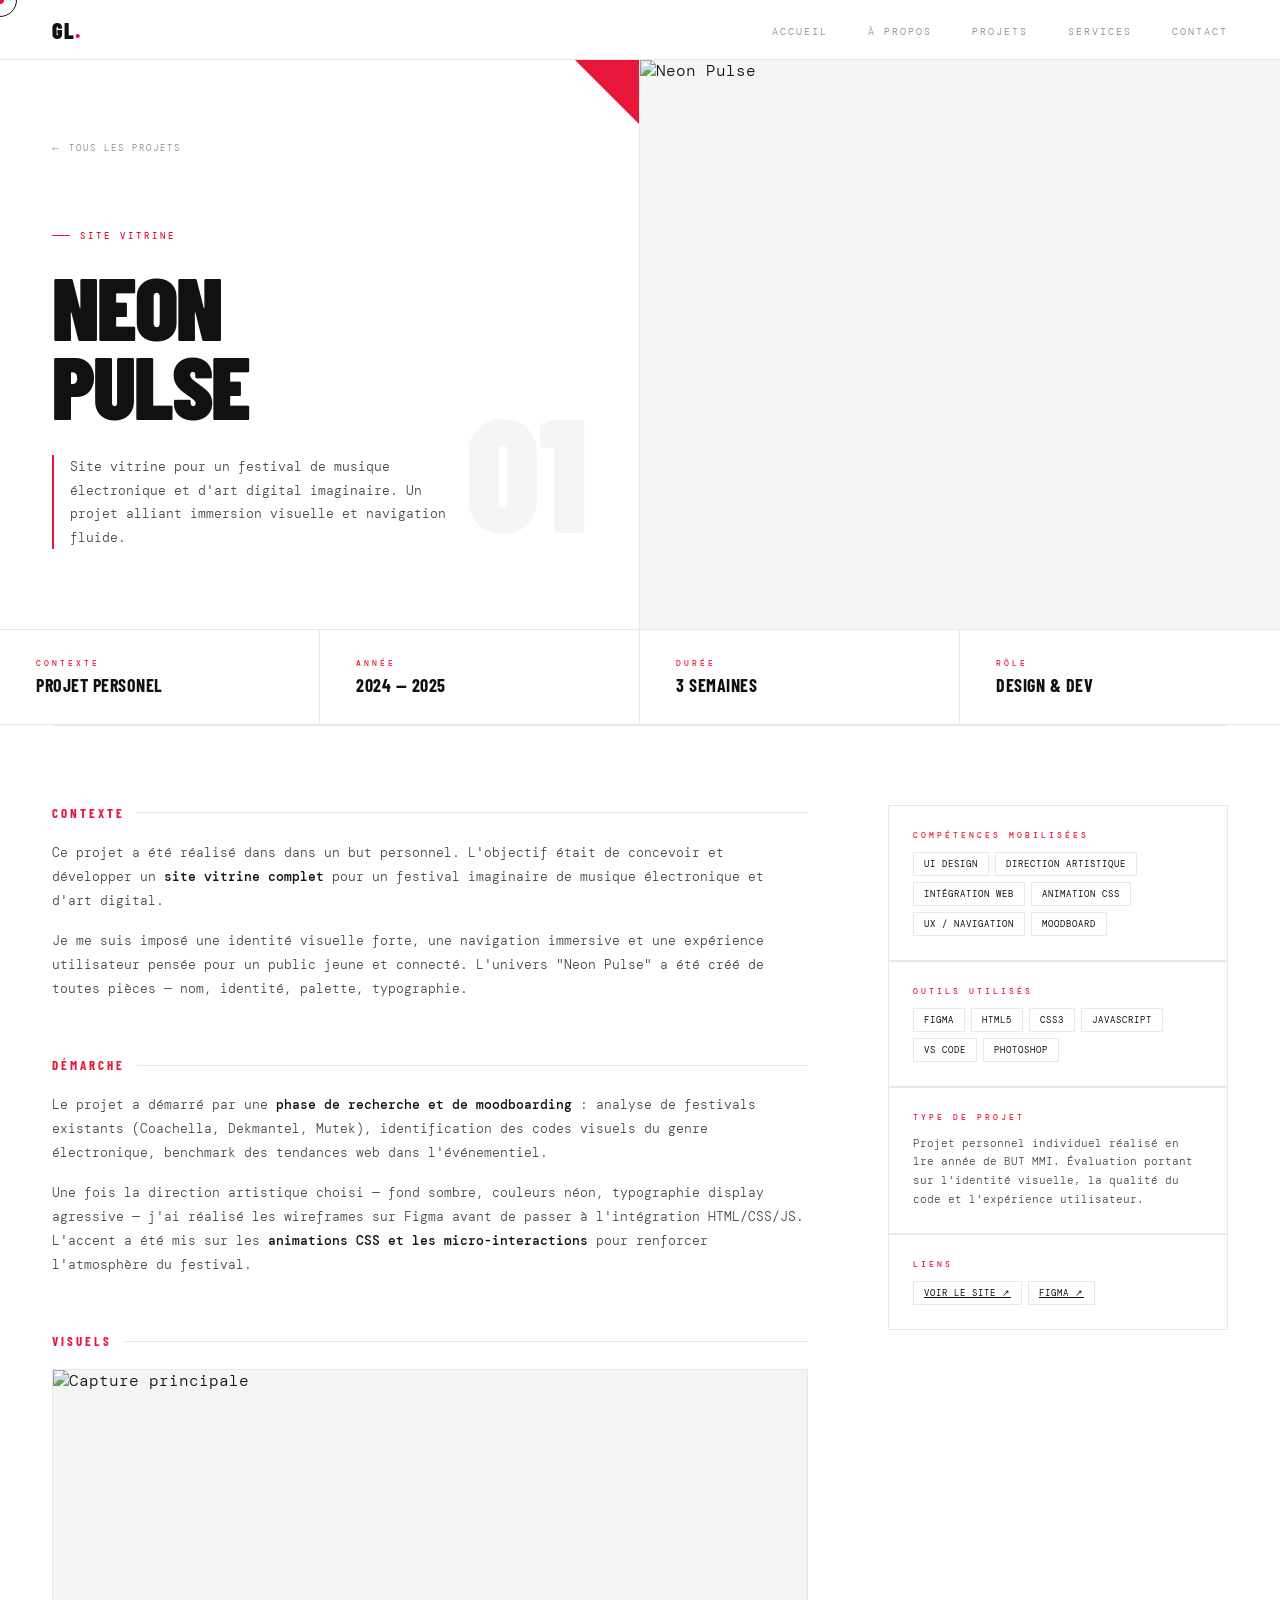
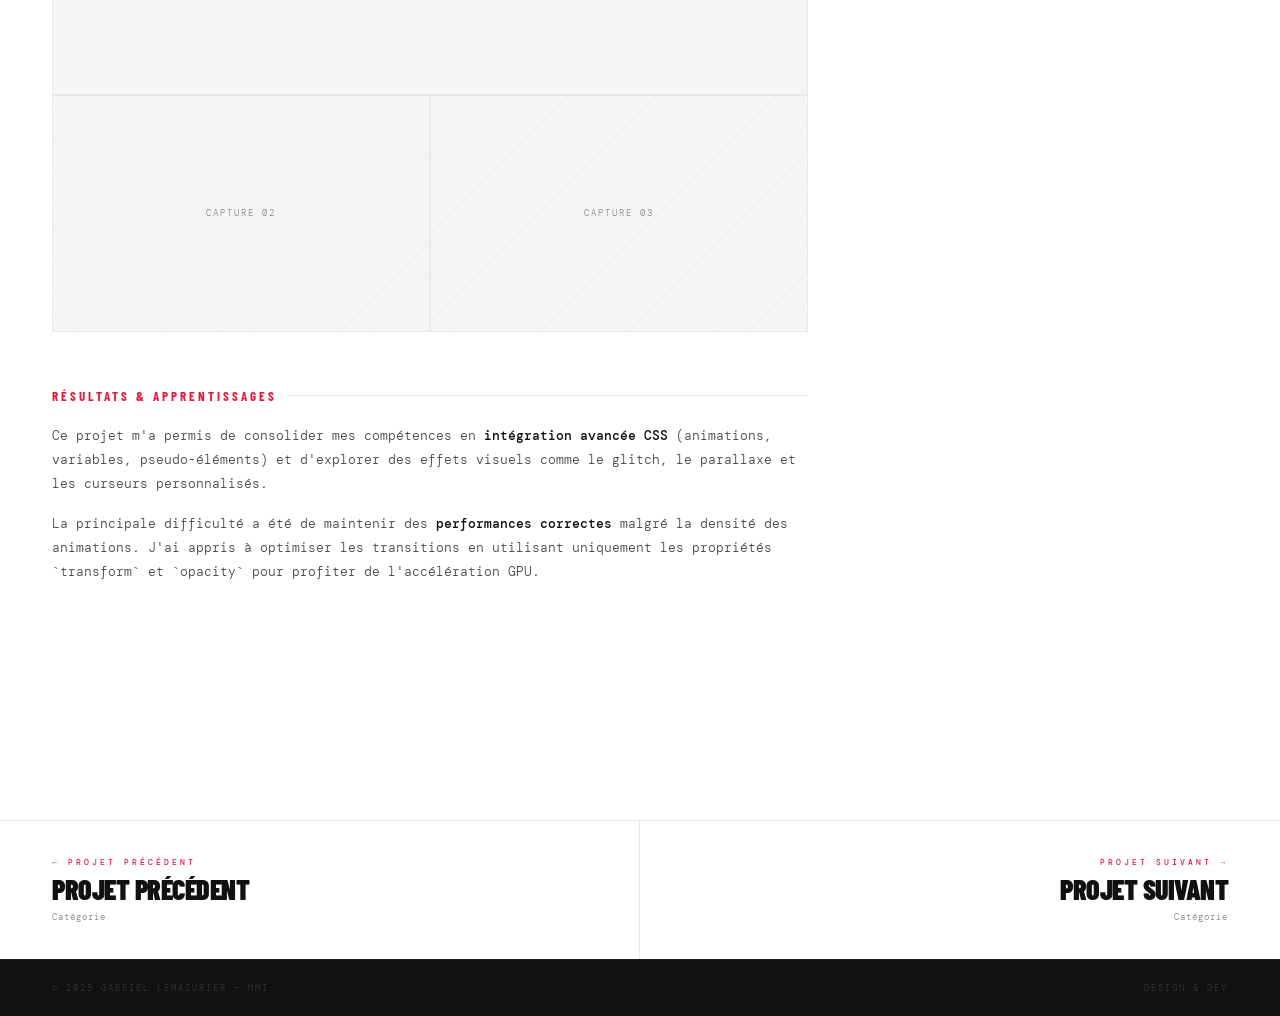
==== neonpulse.html @ 65641d37 "Add files via upload" ====
<!DOCTYPE html>
<html lang="fr">
<head>
  <meta charset="UTF-8">
  <meta name="viewport" content="width=device-width, initial-scale=1.0">
  <title>Neon Pulse — Gabriel Lemazurier</title>
  <link href="https://fonts.googleapis.com/css2?family=Barlow+Condensed:wght@300;400;700;900&family=DM+Mono:wght@300;400;500&display=swap" rel="stylesheet">
  <link rel="stylesheet" href="style.css">
  <style>
    /* ── PAGE PROJET SPÉCIFIQUE ───────────────────── */

    .projet-hero {
      min-height: 70vh;
      display: grid;
      grid-template-columns: 1fr 1fr;
      padding-top: 60px;
      border-bottom: 1px solid var(--ligne);
    }

    .projet-hero-gauche {
      display: flex;
      flex-direction: column;
      justify-content: flex-end;
      padding: 80px 52px;
      border-right: 1px solid var(--ligne);
      position: relative;
    }

    .projet-hero-gauche::after {
      content: '';
      position: absolute;
      top: 0; right: 0;
      width: 0; height: 0;
      border-top: 64px solid var(--rouge);
      border-left: 64px solid transparent;
    }

    .retour {
      position: absolute;
      top: 80px; left: 52px;
      font-family: 'DM Mono', monospace;
      font-size: 9px;
      letter-spacing: 2px;
      text-transform: uppercase;
      color: var(--muted);
      text-decoration: none;
      display: flex;
      align-items: center;
      gap: 8px;
      transition: color .2s;
    }
    .retour::before {
      content: '←';
      font-size: 12px;
    }
    .retour:hover { color: var(--rouge); }

    .projet-numero-hero {
      font-family: 'Barlow Condensed', sans-serif;
      font-size: 160px;
      font-weight: 900;
      color: rgba(0,0,0,0.04);
      line-height: 1;
      position: absolute;
      bottom: 80px; right: 52px;
      pointer-events: none;
      user-select: none;
    }

    .projet-hero-tag {
      font-family: 'DM Mono', monospace;
      font-size: 9px;
      letter-spacing: 3px;
      color: var(--rouge);
      text-transform: uppercase;
      font-weight: 500;
      margin-bottom: 24px;
      display: flex;
      align-items: center;
      gap: 10px;
    }
    .projet-hero-tag::before {
      content: '';
      display: block;
      width: 18px; height: 1px;
      background: var(--rouge);
    }

    .projet-hero-titre {
      font-family: 'Barlow Condensed', sans-serif;
      font-size: clamp(56px, 7vw, 100px);
      font-weight: 900;
      line-height: 0.88;
      text-transform: uppercase;
      letter-spacing: -2px;
      margin-bottom: 32px;
      animation: slideUp .9s cubic-bezier(.16,1,.3,1) both;
    }

    .projet-hero-intro {
      font-family: 'DM Mono', monospace;
      font-size: 13px;
      line-height: 1.8;
      color: var(--texte);
      font-weight: 300;
      max-width: 400px;
      border-left: 2px solid var(--rouge);
      padding-left: 16px;
      animation: fadeUp .9s .2s both;
    }

    /* Panneau droit — image pleine */
    .projet-hero-droite {
      position: relative;
      overflow: hidden;
      background: var(--gris);
    }

    .projet-hero-droite img {
      width: 100%; height: 100%;
      object-fit: cover;
      object-position: top;
      display: block;
      filter: grayscale(8%);
      transition: transform 8s ease;
    }

    .projet-hero-droite:hover img { transform: scale(1.03); }

    /* Placeholder si pas d'image */
    .projet-hero-droite .placeholder {
      position: absolute;
      inset: 0;
      display: flex;
      align-items: center;
      justify-content: center;
      background: repeating-linear-gradient(
        -45deg,
        transparent, transparent 28px,
        rgba(0,0,0,0.025) 28px, rgba(0,0,0,0.025) 29px
      );
    }
    .projet-hero-droite .placeholder span {
      font-family: 'Barlow Condensed', sans-serif;
      font-size: 18vw;
      font-weight: 900;
      color: transparent;
      -webkit-text-stroke: 1px rgba(0,0,0,0.07);
      text-transform: uppercase;
      user-select: none;
    }

    /* ── BARRE MÉTA ───────────────────────────────── */
    .projet-meta-barre {
      display: grid;
      grid-template-columns: repeat(4, 1fr);
      border-bottom: 1px solid var(--ligne);
      max-width: 100%;
    }

    .meta-item {
      padding: 28px 36px;
      border-right: 1px solid var(--ligne);
    }
    .meta-item:last-child { border-right: none; }

    .meta-label {
      font-family: 'DM Mono', monospace;
      font-size: 8px;
      letter-spacing: 3px;
      color: var(--rouge);
      text-transform: uppercase;
      font-weight: 500;
      margin-bottom: 8px;
    }

    .meta-valeur {
      font-family: 'Barlow Condensed', sans-serif;
      font-size: 18px;
      font-weight: 700;
      color: var(--noir);
      text-transform: uppercase;
      letter-spacing: 0.5px;
      line-height: 1.1;
    }

    /* ── CONTENU PROJET ───────────────────────────── */
    .projet-contenu {
      max-width: 1400px;
      margin: 0 auto;
      padding: 0 52px 100px;
    }

    /* Grille 2 colonnes : texte + aside */
    .projet-layout {
      display: grid;
      grid-template-columns: 1fr 340px;
      gap: 80px;
      padding-top: 80px;
      align-items: start;
      position: relative;
    }

    .projet-layout::before {
      content: '';
      position: absolute;
      top: 0; left: 0; right: 0;
      height: 1px;
      background: var(--ligne);
    }

    /* ── BLOCS TEXTE ──────────────────────────────── */
    .bloc {
      margin-bottom: 56px;
    }

    .bloc-titre {
      font-family: 'Barlow Condensed', sans-serif;
      font-size: 13px;
      font-weight: 700;
      text-transform: uppercase;
      letter-spacing: 3px;
      color: var(--rouge);
      margin-bottom: 20px;
      display: flex;
      align-items: center;
      gap: 12px;
    }
    .bloc-titre::after {
      content: '';
      flex: 1;
      height: 1px;
      background: var(--ligne);
    }

    .bloc-texte {
      font-family: 'DM Mono', monospace;
      font-size: 13px;
      line-height: 1.85;
      color: var(--texte);
      font-weight: 300;
    }
    .bloc-texte p { margin-bottom: 16px; }
    .bloc-texte p:last-child { margin-bottom: 0; }
    .bloc-texte strong { font-weight: 500; color: var(--noir); }

    /* ── GALERIE ──────────────────────────────────── */
    .bloc-galerie {
      display: grid;
      grid-template-columns: 1fr 1fr;
      gap: 2px;
      margin-top: 8px;
      background: var(--ligne);
      border: 1px solid var(--ligne);
    }

    .galerie-img {
      aspect-ratio: 16/10;
      overflow: hidden;
      background: var(--gris);
      position: relative;
    }

    .galerie-img:first-child {
      grid-column: 1 / -1;
      aspect-ratio: 21/9;
    }

    .galerie-img img {
      width: 100%; height: 100%;
      object-fit: cover;
      object-position: top;
      display: block;
      transition: transform .6s cubic-bezier(.16,1,.3,1);
      filter: grayscale(8%);
    }
    .galerie-img:hover img { transform: scale(1.03); filter: grayscale(0%); }

    /* Placeholder galerie */
    .galerie-img .ph {
      position: absolute;
      inset: 0;
      background: repeating-linear-gradient(
        -45deg,
        transparent, transparent 20px,
        rgba(0,0,0,0.02) 20px, rgba(0,0,0,0.02) 21px
      );
      display: flex;
      align-items: center;
      justify-content: center;
    }
    .galerie-img .ph span {
      font-family: 'DM Mono', monospace;
      font-size: 9px;
      letter-spacing: 2px;
      color: var(--muted);
      text-transform: uppercase;
    }

    /* ── ASIDE ────────────────────────────────────── */
    .projet-aside {
      position: sticky;
      top: 80px;
      display: flex;
      flex-direction: column;
      gap: 2px;
      background: var(--ligne);
      border: 1px solid var(--ligne);
    }

    .aside-bloc {
      background: var(--blanc);
      padding: 24px 24px;
      position: relative;
      overflow: hidden;
      transition: background .2s;
    }
    .aside-bloc:hover { background: var(--gris); }

    .aside-bloc::after {
      content: '';
      position: absolute;
      top: 0; right: 0;
      width: 0; height: 0;
      border-top: 28px solid var(--rouge);
      border-left: 28px solid transparent;
      opacity: 0;
      transition: opacity .2s;
    }
    .aside-bloc:hover::after { opacity: 1; }

    .aside-label {
      font-family: 'DM Mono', monospace;
      font-size: 8px;
      letter-spacing: 3px;
      color: var(--rouge);
      text-transform: uppercase;
      font-weight: 500;
      margin-bottom: 12px;
    }

    .aside-tags {
      display: flex;
      flex-wrap: wrap;
      gap: 6px;
    }

    .tag {
      font-family: 'DM Mono', monospace;
      font-size: 9px;
      letter-spacing: 1px;
      text-transform: uppercase;
      color: var(--noir);
      border: 1px solid var(--ligne);
      padding: 5px 10px;
      font-weight: 400;
      transition: border-color .2s, color .2s;
    }
    .tag:hover { border-color: var(--rouge); color: var(--rouge); }

    .aside-texte {
      font-family: 'DM Mono', monospace;
      font-size: 11px;
      line-height: 1.7;
      color: var(--texte);
      font-weight: 300;
    }

    /* ── NAV PROJETS ──────────────────────────────── */
    .projet-nav {
      display: grid;
      grid-template-columns: 1fr 1fr;
      border-top: 1px solid var(--ligne);
      margin-top: 80px;
    }

    .projet-nav-item {
      padding: 36px 52px;
      text-decoration: none;
      color: inherit;
      display: flex;
      flex-direction: column;
      gap: 8px;
      border-right: 1px solid var(--ligne);
      transition: background .2s;
      position: relative;
      overflow: hidden;
    }
    .projet-nav-item:last-child { border-right: none; text-align: right; }

    .projet-nav-item:hover { background: var(--gris); }

    .projet-nav-item::after {
      content: '';
      position: absolute;
      top: 0; right: 0;
      width: 0; height: 0;
      border-top: 36px solid var(--rouge);
      border-left: 36px solid transparent;
      opacity: 0;
      transition: opacity .2s;
    }
    .projet-nav-item:hover::after { opacity: 1; }

    .nav-sens {
      font-family: 'DM Mono', monospace;
      font-size: 8px;
      letter-spacing: 3px;
      color: var(--rouge);
      text-transform: uppercase;
      font-weight: 500;
    }

    .nav-nom {
      font-family: 'Barlow Condensed', sans-serif;
      font-size: 28px;
      font-weight: 900;
      text-transform: uppercase;
      letter-spacing: -0.5px;
      color: var(--noir);
      line-height: 1;
    }

    .nav-cat {
      font-family: 'DM Mono', monospace;
      font-size: 9px;
      color: var(--muted);
      letter-spacing: 1px;
    }

    /* ── RESPONSIVE ───────────────────────────────── */
    @media (max-width: 900px) {
      .projet-hero { grid-template-columns: 1fr; }
      .projet-hero-droite { display: none; }
      .projet-hero-gauche { padding: 100px 24px 60px; border-right: none; }
      .retour { left: 24px; }
      .projet-meta-barre { grid-template-columns: 1fr 1fr; }
      .meta-item:nth-child(2) { border-right: none; }
      .meta-item:nth-child(3) { border-top: 1px solid var(--ligne); }
      .meta-item:nth-child(4) { border-right: none; border-top: 1px solid var(--ligne); }
      .meta-item { padding: 20px 24px; }
      .projet-contenu { padding: 0 24px 80px; }
      .projet-layout { grid-template-columns: 1fr; gap: 48px; }
      .projet-aside { position: static; }
      .projet-nav { grid-template-columns: 1fr; }
      .projet-nav-item { border-right: none; border-bottom: 1px solid var(--ligne); padding: 28px 24px; }
      .projet-nav-item:last-child { text-align: left; border-bottom: none; }
      .bloc-galerie { grid-template-columns: 1fr; }
      .galerie-img:first-child { aspect-ratio: 16/9; }
    }
  </style>
</head>
<body>

  <div class="curseur" id="curseur"></div>
  <div class="curseur-anneau" id="curseurAnneau"></div>

  <nav class="navigation">
    <a href="portfolio-mmi.html" class="nav-logo">GL<span>.</span></a>
    <ul class="nav-liens">
      <li><a href="portfolio-mmi.html">Accueil</a></li>
      <li><a href="portfolio-mmi.html#a-propos">À propos</a></li>
      <li><a href="portfolio-mmi.html#projets">Projets</a></li>
      <li><a href="portfolio-mmi.html#services">Services</a></li>
      <li><a href="portfolio-mmi.html#contact">Contact</a></li>
    </ul>
  </nav>

  <!-- ── HERO ───────────────────────────────────────── -->
  <section class="projet-hero">

    <div class="projet-hero-gauche">
      <a href="portfolio-mmi.html#projets" class="retour">Tous les projets</a>
      <div class="projet-numero-hero">01</div>

      <div class="projet-hero-tag">Site vitrine</div>
      <h1 class="projet-hero-titre">Neon<br>Pulse</h1>
      <p class="projet-hero-intro">
        Site vitrine pour un festival de musique électronique et d'art digital imaginaire. Un projet alliant immersion visuelle et navigation fluide.
      </p>
    </div>

    <div class="projet-hero-droite">
      <!-- Remplace src par ton image principale -->
      <img src="images/apercu1.png" alt="Neon Pulse">
      <!-- Si pas d'image, décommente ça :
      <div class="placeholder"><span>NP</span></div>
      -->
    </div>

  </section>

  <!-- ── BARRE MÉTA ──────────────────────────────────── -->
  <div class="projet-meta-barre">
    <div class="meta-item">
      <div class="meta-label">Contexte</div>
      <div class="meta-valeur">Projet personel</div>
    </div>
    <div class="meta-item">
      <div class="meta-label">Année</div>
      <div class="meta-valeur">2024 — 2025</div>
    </div>
    <div class="meta-item">
      <div class="meta-label">Durée</div>
      <div class="meta-valeur">3 semaines</div>
    </div>
    <div class="meta-item">
      <div class="meta-label">Rôle</div>
      <div class="meta-valeur">Design & Dev</div>
    </div>
  </div>

  <!-- ── CONTENU ─────────────────────────────────────── -->
  <div class="projet-contenu">
    <div class="projet-layout">

      <!-- Colonne principale -->
      <div class="projet-main">

        <div class="bloc">
          <div class="bloc-titre">Contexte</div>
          <div class="bloc-texte">
            <p>
              Ce projet a été réalisé dans dans un but personnel. L'objectif était de concevoir et développer un <strong>site vitrine complet</strong> pour un festival imaginaire de musique électronique et d'art digital.
            </p>
            <p>
              Je me suis imposé une identité visuelle forte, une navigation immersive et une expérience utilisateur pensée pour un public jeune et connecté. L'univers "Neon Pulse" a été créé de toutes pièces — nom, identité, palette, typographie.
            </p>
          </div>
        </div>

        <div class="bloc">
          <div class="bloc-titre">Démarche</div>
          <div class="bloc-texte">
            <p>
              Le projet a démarré par une <strong>phase de recherche et de moodboarding</strong> : analyse de festivals existants (Coachella, Dekmantel, Mutek), identification des codes visuels du genre électronique, benchmark des tendances web dans l'événementiel.
            </p>
            <p>
              Une fois la direction artistique choisi — fond sombre, couleurs néon, typographie display agressive — j'ai réalisé les wireframes sur Figma avant de passer à l'intégration HTML/CSS/JS. L'accent a été mis sur les <strong>animations CSS et les micro-interactions</strong> pour renforcer l'atmosphère du festival.
            </p>
          </div>
        </div>

        <!-- Galerie -->
        <div class="bloc">
          <div class="bloc-titre">Visuels</div>
          <div class="bloc-galerie">
            <div class="galerie-img">
              <img src="images/apercu1.png" alt="Capture principale">
              <!-- <div class="ph"><span>Capture 01</span></div> -->
            </div>
            <div class="galerie-img">
              <div class="ph"><span>Capture 02</span></div>
            </div>
            <div class="galerie-img">
              <div class="ph"><span>Capture 03</span></div>
            </div>
          </div>
        </div>

        <div class="bloc">
          <div class="bloc-titre">Résultats & apprentissages</div>
          <div class="bloc-texte">
            <p>
              Ce projet m'a permis de consolider mes compétences en <strong>intégration avancée CSS</strong> (animations, variables, pseudo-éléments) et d'explorer des effets visuels comme le glitch, le parallaxe et les curseurs personnalisés.
            </p>
            <p>
              La principale difficulté a été de maintenir des <strong>performances correctes</strong> malgré la densité des animations. J'ai appris à optimiser les transitions en utilisant uniquement les propriétés `transform` et `opacity` pour profiter de l'accélération GPU.
            </p>
          </div>
        </div>

      </div>

      <!-- Aside -->
      <aside class="projet-aside">

        <div class="aside-bloc">
          <div class="aside-label">Compétences mobilisées</div>
          <div class="aside-tags">
            <span class="tag">UI Design</span>
            <span class="tag">Direction artistique</span>
            <span class="tag">Intégration web</span>
            <span class="tag">Animation CSS</span>
            <span class="tag">UX / Navigation</span>
            <span class="tag">Moodboard</span>
          </div>
        </div>

        <div class="aside-bloc">
          <div class="aside-label">Outils utilisés</div>
          <div class="aside-tags">
            <span class="tag">Figma</span>
            <span class="tag">HTML5</span>
            <span class="tag">CSS3</span>
            <span class="tag">JavaScript</span>
            <span class="tag">VS Code</span>
            <span class="tag">Photoshop</span>
          </div>
        </div>

        <div class="aside-bloc">
          <div class="aside-label">Type de projet</div>
          <div class="aside-texte">
            Projet personnel individuel réalisé en 1re année de BUT MMI. Évaluation portant sur l'identité visuelle, la qualité du code et l'expérience utilisateur.
          </div>
        </div>

        <div class="aside-bloc">
          <div class="aside-label">Liens</div>
          <div class="aside-tags">
            <a href="projets/projet-1/index.html" class="tag" target="_blank">Voir le site ↗</a>
            <a href="#" class="tag">Figma ↗</a>
          </div>
        </div>

      </aside>

    </div>
  </div>

  <!-- ── NAVIGATION PROJETS ──────────────────────────── -->
  <div class="projet-nav">
    <a href="#" class="projet-nav-item">
      <span class="nav-sens">← Projet précédent</span>
      <span class="nav-nom">Projet précédent</span>
      <span class="nav-cat">Catégorie</span>
    </a>
    <a href="projet2.html" class="projet-nav-item">
      <span class="nav-sens">Projet suivant →</span>
      <span class="nav-nom">Projet suivant</span>
      <span class="nav-cat">Catégorie</span>
    </a>
  </div>

  <footer class="pied-de-page">
    <span>© 2025 Gabriel Lemazurier — MMI</span>
    <span>Design & Dev</span>
  </footer>

  <script src="script.js"></script>
</body>
</html>
---- style.css ----
@import url('https://fonts.googleapis.com/css2?family=Barlow+Condensed:wght@300;400;700;900&family=DM+Mono:wght@300;400;500&display=swap');

:root {
  --blanc:   #ffffff;
  --rouge:   #e8163a;
  --rouge-d: #c2102f;
  --noir:    #111111;
  --gris:    #f5f5f5;
  --ligne:   #e8e8e8;
  --muted:   #888888;
  --texte:   #444444;
}

*, *::before, *::after { margin: 0; padding: 0; box-sizing: border-box; }
html { scroll-behavior: smooth; }

body {
  background: var(--blanc);
  color: var(--noir);
  font-family: 'DM Mono', monospace;
  font-weight: 300;
  cursor: none;
  overflow-x: hidden;
}

/* ── CURSEUR ─────────────────────────────────────── */
.curseur {
  position: fixed;
  width: 8px; height: 8px;
  background: var(--rouge);
  border-radius: 50%;
  pointer-events: none;
  z-index: 9999;
  transform: translate(-50%, -50%);
  transition: width .2s, height .2s, border-radius .2s, transform .2s;
}
.curseur-anneau {
  position: fixed;
  width: 34px; height: 34px;
  border: 1px solid var(--noir);
  border-radius: 50%;
  pointer-events: none;
  z-index: 9998;
  transform: translate(-50%, -50%);
  transition: all .18s ease-out;
}
body:has(a:hover) .curseur {
  width: 28px; height: 28px;
  border-radius: 0;
  transform: translate(-50%, -50%) rotate(45deg);
}
body:has(a:hover) .curseur-anneau { opacity: 0; }

/* ── NAV ─────────────────────────────────────────── */
.navigation {
  position: fixed;
  top: 0; left: 0; right: 0;
  padding: 0 52px;
  height: 60px;
  display: flex;
  justify-content: space-between;
  align-items: center;
  z-index: 100;
  background: var(--blanc);
  border-bottom: 1px solid var(--ligne);
}
.nav-logo {
  font-family: 'Barlow Condensed', sans-serif;
  font-size: 22px;
  font-weight: 900;
  letter-spacing: 1px;
  color: var(--noir);
  text-decoration: none;
  text-transform: uppercase;
}
.nav-logo span { color: var(--rouge); }
.nav-liens { display: flex; gap: 40px; list-style: none; }
.nav-liens a {
  font-family: 'DM Mono', monospace;
  font-size: 10px;
  letter-spacing: 2px;
  text-transform: uppercase;
  color: var(--muted);
  text-decoration: none;
  transition: color .2s;
}
.nav-liens a:hover { color: var(--rouge); }

/* ── BOUTONS ─────────────────────────────────────── */
.bouton {
  font-family: 'DM Mono', monospace;
  font-size: 10px;
  letter-spacing: 2px;
  text-transform: uppercase;
  padding: 13px 28px;
  text-decoration: none;
  transition: all .25s;
  cursor: none;
  display: inline-block;
  border: none;
}
.bouton-principal { background: var(--rouge); color: var(--blanc); }
.bouton-principal:hover { background: var(--rouge-d); }
.bouton-contour { border: 1px solid var(--ligne); color: var(--muted); background: transparent; }
.bouton-contour:hover { border-color: var(--noir); color: var(--noir); }

/* ── HERO ─────────────────────────────────────────── */
.en-tete {
  min-height: 100vh;
  display: grid;
  grid-template-columns: 1fr 1fr;
  padding-top: 60px;
  position: relative;
}

.en-tete-gauche {
  display: flex;
  flex-direction: column;
  justify-content: center;
  padding: 80px 52px;
  border-right: 1px solid var(--ligne);
  position: relative;
}
.en-tete-gauche::before {
  content: '01';
  position: absolute;
  top: 80px; right: 52px;
  font-family: 'Barlow Condensed', sans-serif;
  font-size: 180px;
  font-weight: 900;
  color: rgba(0,0,0,0.03);
  line-height: 1;
  pointer-events: none;
  user-select: none;
}

.en-tete-etiquette {
  font-family: 'DM Mono', monospace;
  font-size: 9px;
  letter-spacing: 3px;
  color: var(--rouge);
  text-transform: uppercase;
  margin-bottom: 32px;
  font-weight: 500;
  display: flex;
  align-items: center;
  gap: 10px;
}
.en-tete-etiquette::before {
  content: '';
  display: block;
  width: 18px; height: 1px;
  background: var(--rouge);
}

.en-tete-nom {
  font-family: 'Barlow Condensed', sans-serif;
  font-size: clamp(64px, 7vw, 108px);
  font-weight: 900;
  line-height: 0.88;
  letter-spacing: -1px;
  text-transform: uppercase;
  margin-bottom: 36px;
  overflow: hidden;
}
.en-tete-nom span {
  display: block;
  animation: slideUp .9s cubic-bezier(.16,1,.3,1) both;
}
.en-tete-nom span:nth-child(2) {
  animation-delay: .1s;
  color: var(--rouge);
}

.en-tete-description {
  font-size: 13px;
  line-height: 1.8;
  color: var(--texte);
  max-width: 360px;
  margin-bottom: 44px;
  animation: fadeUp 1s .4s both;
  font-weight: 300;
  border-left: 2px solid var(--rouge);
  padding-left: 16px;
}
.en-tete-description strong { font-weight: 500; color: var(--noir); }

.en-tete-actions {
  display: flex;
  gap: 12px;
  animation: fadeUp 1s .6s both;
}

/* Panneau droit */
.en-tete-droite {
  position: relative;
  background: var(--gris);
  overflow: hidden;
}
.en-tete-droite::before {
  content: '';
  position: absolute;
  inset: 0;
  background-image: repeating-linear-gradient(
    -45deg,
    transparent, transparent 28px,
    rgba(0,0,0,0.025) 28px, rgba(0,0,0,0.025) 29px
  );
}

/* Triangle rouge dans le coin du hero droit */
.en-tete-droite::after {
  content: '';
  position: absolute;
  top: 0; right: 0;
  width: 0; height: 0;
  border-top: 80px solid var(--rouge);
  border-left: 80px solid transparent;
}

.en-tete-visuel {
  position: absolute;
  inset: 0;
  display: flex;
  align-items: center;
  justify-content: center;
}
.en-tete-visuel::before {
  content: 'GL';
  font-family: 'Barlow Condensed', sans-serif;
  font-weight: 900;
  font-size: 30vw;
  color: transparent;
  -webkit-text-stroke: 1px rgba(0,0,0,0.05);
  line-height: 1;
  user-select: none;
  pointer-events: none;
  text-transform: uppercase;
}

.cartes-flottantes {
  position: absolute;
  inset: 0;
  display: flex;
  align-items: center;
  justify-content: center;
  z-index: 2;
}

.carte-info {
  position: absolute;
  background: var(--blanc);
  border: 1px solid var(--ligne);
  padding: 14px 18px;
  font-family: 'DM Mono', monospace;
  animation: flottement 6s ease-in-out infinite;
}
.carte-info-titre {
  color: var(--rouge);
  margin-bottom: 4px;
  font-size: 8px;
  letter-spacing: 2px;
  text-transform: uppercase;
  font-weight: 500;
}
.carte-info-valeur {
  font-size: 18px;
  font-family: 'Barlow Condensed', sans-serif;
  font-weight: 700;
  color: var(--noir);
  text-transform: uppercase;
  letter-spacing: 0.5px;
}
.carte-info:nth-child(1) { top: 18%; left: 8%;  animation-delay: 0s; }
.carte-info:nth-child(2) { top: 14%; right: 12%; animation-delay: -2s; }
.carte-info:nth-child(3) { bottom: 26%; left: 12%; animation-delay: -4s; }
.carte-info:nth-child(4) { bottom: 18%; right: 10%; animation-delay: -1s; }

.ligne-glitch { display: none; }

.indicateur-defilement {
  position: absolute;
  bottom: 40px; left: 52px;
  display: flex;
  flex-direction: column;
  align-items: center;
  gap: 8px;
  font-family: 'DM Mono', monospace;
  font-size: 8px;
  letter-spacing: 3px;
  color: var(--muted);
  text-transform: uppercase;
  writing-mode: vertical-rl;
  animation: fadeUp 1s 1s both;
  z-index: 2;
}
.indicateur-defilement::before {
  content: '';
  width: 1px; height: 48px;
  background: linear-gradient(to bottom, var(--rouge), transparent);
  animation: scrollLine 2s ease-in-out infinite;
}

/* ── BANDEAU ──────────────────────────────────────── */
.bandeau-defilant {
  overflow: hidden;
  padding: 11px 0;
  background: var(--noir);
}
.bandeau-piste {
  display: flex;
  white-space: nowrap;
  animation: defilement 22s linear infinite;
}
.bandeau-element {
  font-family: 'Barlow Condensed', sans-serif;
  font-size: 14px;
  font-weight: 700;
  letter-spacing: 3px;
  color: rgba(255,255,255,0.2);
  margin-right: 56px;
  flex-shrink: 0;
  text-transform: uppercase;
}
.bandeau-element span { color: var(--rouge); margin-right: 56px; }

/* ── SECTION HELPER ───────────────────────────────── */
.sep {
  position: relative;
}
.sep::before {
  content: '';
  position: absolute;
  top: 0; left: 52px; right: 52px;
  height: 1px;
  background: var(--ligne);
}

/* ── À PROPOS ─────────────────────────────────────── */
.section-a-propos {
  padding: 100px 52px;
  display: grid;
  grid-template-columns: 1fr 1.5fr;
  gap: 80px;
  align-items: start;
  max-width: 1400px;
  margin: 0 auto;
}

.etiquette-section {
  font-family: 'DM Mono', monospace;
  font-size: 9px;
  letter-spacing: 3px;
  color: var(--rouge);
  text-transform: uppercase;
  margin-bottom: 24px;
  font-weight: 500;
  display: flex;
  align-items: center;
  gap: 10px;
}
.etiquette-section::before {
  content: attr(data-numero);
  color: var(--muted);
  font-size: 8px;
}

.titre-a-propos {
  font-family: 'Barlow Condensed', sans-serif;
  font-size: clamp(48px, 5vw, 80px);
  font-weight: 900;
  line-height: 0.9;
  text-transform: uppercase;
  letter-spacing: -1px;
  position: sticky;
  top: 80px;
}
.titre-a-propos em {
  font-style: normal;
  color: var(--rouge);
  display: block;
}

.contenu-a-propos { padding-top: 4px; }

.texte-a-propos {
  font-size: 13px;
  line-height: 1.85;
  color: var(--texte);
  margin-bottom: 24px;
  font-weight: 300;
  border-left: 2px solid var(--ligne);
  padding-left: 20px;
}
.texte-a-propos strong { font-weight: 500; color: var(--noir); }

.grille-competences { margin-top: 44px; display: flex; flex-direction: column; }

.competence {
  display: flex;
  align-items: center;
  justify-content: space-between;
  padding: 14px 0;
  border-bottom: 1px solid var(--ligne);
  position: relative;
  overflow: hidden;
}
.competence:first-child { border-top: 1px solid var(--ligne); }
.competence::after {
  content: '';
  position: absolute;
  bottom: 0; left: 0;
  height: 1px;
  width: var(--pourcentage, 0%);
  background: var(--rouge);
  transition: width 1.2s cubic-bezier(.16,1,.3,1);
}
.competence-nom {
  font-family: 'DM Mono', monospace;
  font-size: 10px;
  letter-spacing: 1.5px;
  text-transform: uppercase;
  color: var(--noir);
  font-weight: 400;
}
.competence-niveau {
  font-family: 'Barlow Condensed', sans-serif;
  font-size: 28px;
  font-weight: 700;
  color: var(--rouge);
  letter-spacing: -0.5px;
}

/* ── PROJETS ──────────────────────────────────────── */
.section-projets {
  padding: 0 52px 100px;
  max-width: 1400px;
  margin: 0 auto;
}

.projets-entete {
  display: flex;
  justify-content: space-between;
  align-items: flex-end;
  padding: 80px 0 48px;
}

.projets-titre {
  font-family: 'Barlow Condensed', sans-serif;
  font-size: clamp(48px, 5vw, 78px);
  font-weight: 900;
  line-height: 0.9;
  text-transform: uppercase;
  letter-spacing: -1px;
}

.projets-count {
  font-family: 'DM Mono', monospace;
  font-size: 9px;
  letter-spacing: 2px;
  color: var(--muted);
  text-transform: uppercase;
  padding-bottom: 8px;
}

/* Grille : 2 colonnes + 1 grande carte en haut */
.grille-projets {
  display: grid;
  grid-template-columns: repeat(2, 1fr);
  gap: 2px;
  background: var(--ligne);
  border: 1px solid var(--ligne);
}

/* Premier projet pleine largeur */
.grille-projets .projet:first-child {
  grid-column: 1 / -1;
}

/* Carte projet */
.projet {
  background: var(--blanc);
  cursor: none;
  text-decoration: none;
  color: inherit;
  display: flex;
  flex-direction: column;
  transition: background .25s;
  position: relative;
  overflow: hidden;
}

.projet:hover { background: var(--gris); }

/* Image */
.projet-image {
  position: relative;
  overflow: hidden;
  aspect-ratio: 16/9;
  background: var(--gris);
  flex-shrink: 0;
}

.grille-projets .projet:first-child .projet-image {
  aspect-ratio: 21/9;
}

.projet-image img {
  width: 100%; height: 100%;
  object-fit: cover;
  object-position: top;
  display: block;
  transition: transform .6s cubic-bezier(.16,1,.3,1), filter .4s;
  filter: grayscale(10%);
}

.projet:hover .projet-image img {
  transform: scale(1.03);
  filter: grayscale(0%);
}

/* Bouton hover centré sur l'image */
.projet-hover-btn {
  position: absolute;
  inset: 0;
  display: flex;
  align-items: center;
  justify-content: center;
  background: rgba(232,22,58,0.88);
  font-family: 'Barlow Condensed', sans-serif;
  font-size: 22px;
  font-weight: 900;
  letter-spacing: 2px;
  text-transform: uppercase;
  color: var(--blanc);
  opacity: 0;
  transition: opacity .3s;
}

.projet-hover-btn::after {
  content: '';
  position: absolute;
  top: 0; right: 0;
  width: 0; height: 0;
  border-top: 48px solid rgba(255,255,255,0.15);
  border-left: 48px solid transparent;
}

.projet:hover .projet-hover-btn { opacity: 1; }

/* Infos toujours visibles */
.projet-body {
  padding: 20px 24px 24px;
  border-top: 1px solid var(--ligne);
  display: flex;
  flex-direction: column;
  gap: 8px;
  flex: 1;
}

.projet-meta {
  display: flex;
  align-items: center;
  gap: 12px;
}

.projet-num {
  font-family: 'DM Mono', monospace;
  font-size: 9px;
  color: var(--muted);
  letter-spacing: 1px;
}

.projet-tag {
  font-family: 'DM Mono', monospace;
  font-size: 8px;
  letter-spacing: 2px;
  text-transform: uppercase;
  color: var(--rouge);
  font-weight: 500;
  background: rgba(232,22,58,0.06);
  padding: 3px 8px;
}

.projet-nom {
  font-family: 'Barlow Condensed', sans-serif;
  font-size: 26px;
  font-weight: 900;
  line-height: 1;
  text-transform: uppercase;
  letter-spacing: -0.5px;
  color: var(--noir);
  transition: color .2s;
}

.projet:hover .projet-nom { color: var(--rouge); }

.projet-desc {
  font-family: 'DM Mono', monospace;
  font-size: 11px;
  color: var(--muted);
  line-height: 1.65;
  font-weight: 300;
  max-width: 480px;
}

/* ── SERVICES ─────────────────────────────────────── */
.section-services {
  padding: 0 52px 100px;
  max-width: 1400px;
  margin: 0 auto;
}
.section-services .etiquette-section { padding-top: 80px; }
.section-services .projets-titre { margin: 8px 0 48px; }

.grille-services {
  display: grid;
  grid-template-columns: repeat(3, 1fr);
  border: 1px solid var(--ligne);
}
.carte-service {
  padding: 44px 32px;
  background: var(--blanc);
  position: relative;
  overflow: hidden;
  border-right: 1px solid var(--ligne);
  transition: background .25s;
}
.carte-service:last-child { border-right: none; }

/* Triangle rouge apparaît au hover */
.carte-service::after {
  content: '';
  position: absolute;
  top: 0; right: 0;
  width: 0; height: 0;
  border-top: 40px solid var(--rouge);
  border-left: 40px solid transparent;
  opacity: 0;
  transition: opacity .25s;
}
.carte-service:hover { background: var(--gris); }
.carte-service:hover::after { opacity: 1; }

.service-numero {
  font-family: 'DM Mono', monospace;
  font-size: 9px;
  color: var(--rouge);
  margin-bottom: 28px;
  font-weight: 500;
  opacity: 0.6;
}
.service-nom {
  font-family: 'Barlow Condensed', sans-serif;
  font-size: 36px;
  font-weight: 900;
  text-transform: uppercase;
  letter-spacing: -0.5px;
  line-height: 1;
  margin-bottom: 16px;
  color: var(--noir);
}
.service-description {
  font-size: 12px;
  line-height: 1.75;
  color: var(--texte);
  font-weight: 300;
}
.service-fleche {
  position: absolute;
  bottom: 28px; right: 28px;
  width: 32px; height: 32px;
  border: 1px solid var(--ligne);
  display: flex;
  align-items: center;
  justify-content: center;
  font-size: 14px;
  color: var(--muted);
  transition: all .25s;
}
.carte-service:hover .service-fleche {
  background: var(--rouge);
  border-color: var(--rouge);
  color: var(--blanc);
}

/* ── CONTACT ──────────────────────────────────────── */
.section-contact {
  padding: 100px 52px;
  text-align: center;
  position: relative;
  overflow: hidden;
  background: var(--noir);
}
/* Grand triangle rouge en coin */
.section-contact::before {
  content: '';
  position: absolute;
  top: 0; right: 0;
  width: 0; height: 0;
  border-top: 140px solid var(--rouge);
  border-left: 140px solid transparent;
}
/* Barre rouge en bas */
.section-contact::after {
  content: '';
  position: absolute;
  bottom: 0; left: 0; right: 0;
  height: 3px;
  background: var(--rouge);
}

.contact-accroche {
  font-family: 'DM Mono', monospace;
  font-size: 9px;
  letter-spacing: 4px;
  color: var(--rouge);
  text-transform: uppercase;
  margin-bottom: 24px;
  position: relative;
  z-index: 2;
  font-weight: 500;
}
.contact-titre {
  font-family: 'Barlow Condensed', sans-serif;
  font-size: clamp(56px, 8vw, 112px);
  font-weight: 900;
  text-transform: uppercase;
  line-height: 0.88;
  letter-spacing: -2px;
  margin-bottom: 52px;
  position: relative;
  z-index: 2;
  color: var(--blanc);
}

.contact-reseaux {
  display: inline-flex;
  position: relative;
  z-index: 2;
  border: 1px solid rgba(255,255,255,0.1);
}
.lien-reseau {
  font-family: 'DM Mono', monospace;
  font-size: 9px;
  letter-spacing: 2px;
  color: rgba(255,255,255,0.3);
  text-decoration: none;
  text-transform: uppercase;
  transition: color .2s, background .2s;
  padding: 14px 24px;
  border-right: 1px solid rgba(255,255,255,0.1);
}
.lien-reseau:last-child { border-right: none; }
.lien-reseau:hover { color: var(--blanc); background: var(--rouge); }

/* ── FOOTER ───────────────────────────────────────── */
.pied-de-page {
  padding: 22px 52px;
  background: var(--noir);
  border-top: 1px solid rgba(255,255,255,0.06);
  display: flex;
  justify-content: space-between;
  align-items: center;
}
.pied-de-page span {
  font-family: 'DM Mono', monospace;
  font-size: 9px;
  color: rgba(255,255,255,0.15);
  letter-spacing: 2px;
  text-transform: uppercase;
}

/* ── REVEAL ───────────────────────────────────────── */
.a-reveler {
  opacity: 0;
  transform: translateY(20px);
  transition: opacity .85s cubic-bezier(.16,1,.3,1),
              transform .85s cubic-bezier(.16,1,.3,1);
}
.a-reveler.visible { opacity: 1; transform: translateY(0); }

/* ── KEYFRAMES ────────────────────────────────────── */
@keyframes slideUp {
  from { transform: translateY(105%); }
  to   { transform: translateY(0); }
}
@keyframes fadeUp {
  from { opacity: 0; transform: translateY(12px); }
  to   { opacity: 1; transform: translateY(0); }
}
@keyframes flottement {
  0%,100% { transform: translateY(0); }
  50%     { transform: translateY(-8px); }
}
@keyframes scrollLine {
  0%   { transform: scaleY(0); transform-origin: top; }
  50%  { transform: scaleY(1); transform-origin: top; }
  51%  { transform: scaleY(1); transform-origin: bottom; }
  100% { transform: scaleY(0); transform-origin: bottom; }
}
@keyframes defilement {
  from { transform: translateX(0); }
  to   { transform: translateX(-50%); }
}

/* ── RESPONSIVE ───────────────────────────────────── */
@media (max-width: 900px) {
  .en-tete { grid-template-columns: 1fr; }
  .en-tete-droite { display: none; }
  .en-tete-gauche { padding: 60px 24px; border-right: none; }
  .navigation { padding: 0 24px; }
  .nav-liens { gap: 20px; }
  .sep::before { left: 24px; right: 24px; }
  .section-a-propos { grid-template-columns: 1fr; padding: 80px 24px; }
  .titre-a-propos { position: static; }
  .section-projets { padding: 0 24px 80px; }
  .grille-projets { grid-template-columns: 1fr; }
  .grille-projets .projet:first-child { grid-column: 1 / -1; }
  .grille-projets .projet:first-child .projet-image { aspect-ratio: 16/9; }
  .grille-services { grid-template-columns: 1fr; }
  .carte-service { border-right: none; border-bottom: 1px solid var(--ligne); }
  .section-services { padding: 0 24px 80px; }
  .section-contact { padding: 80px 24px; }
  .contact-reseaux { flex-wrap: wrap; }
  .pied-de-page { padding: 20px 24px; flex-direction: column; gap: 8px; text-align: center; }
}
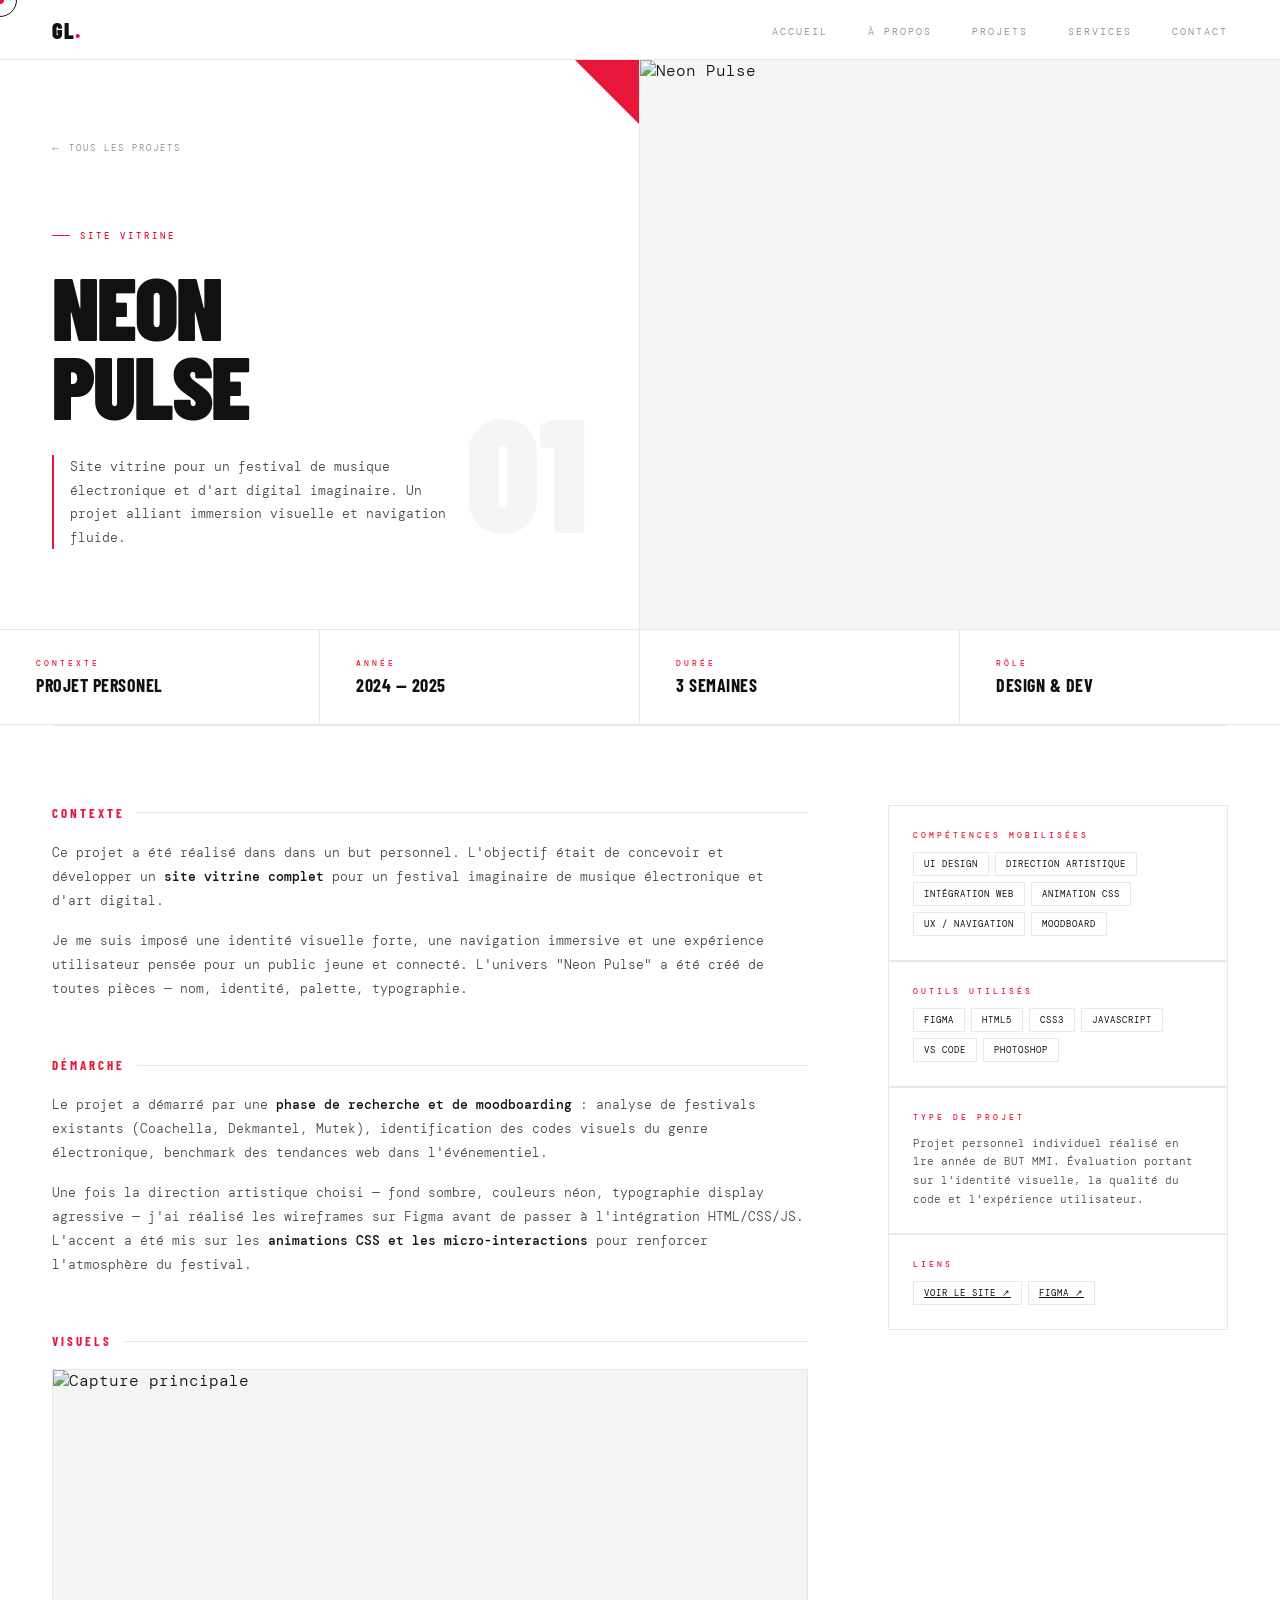
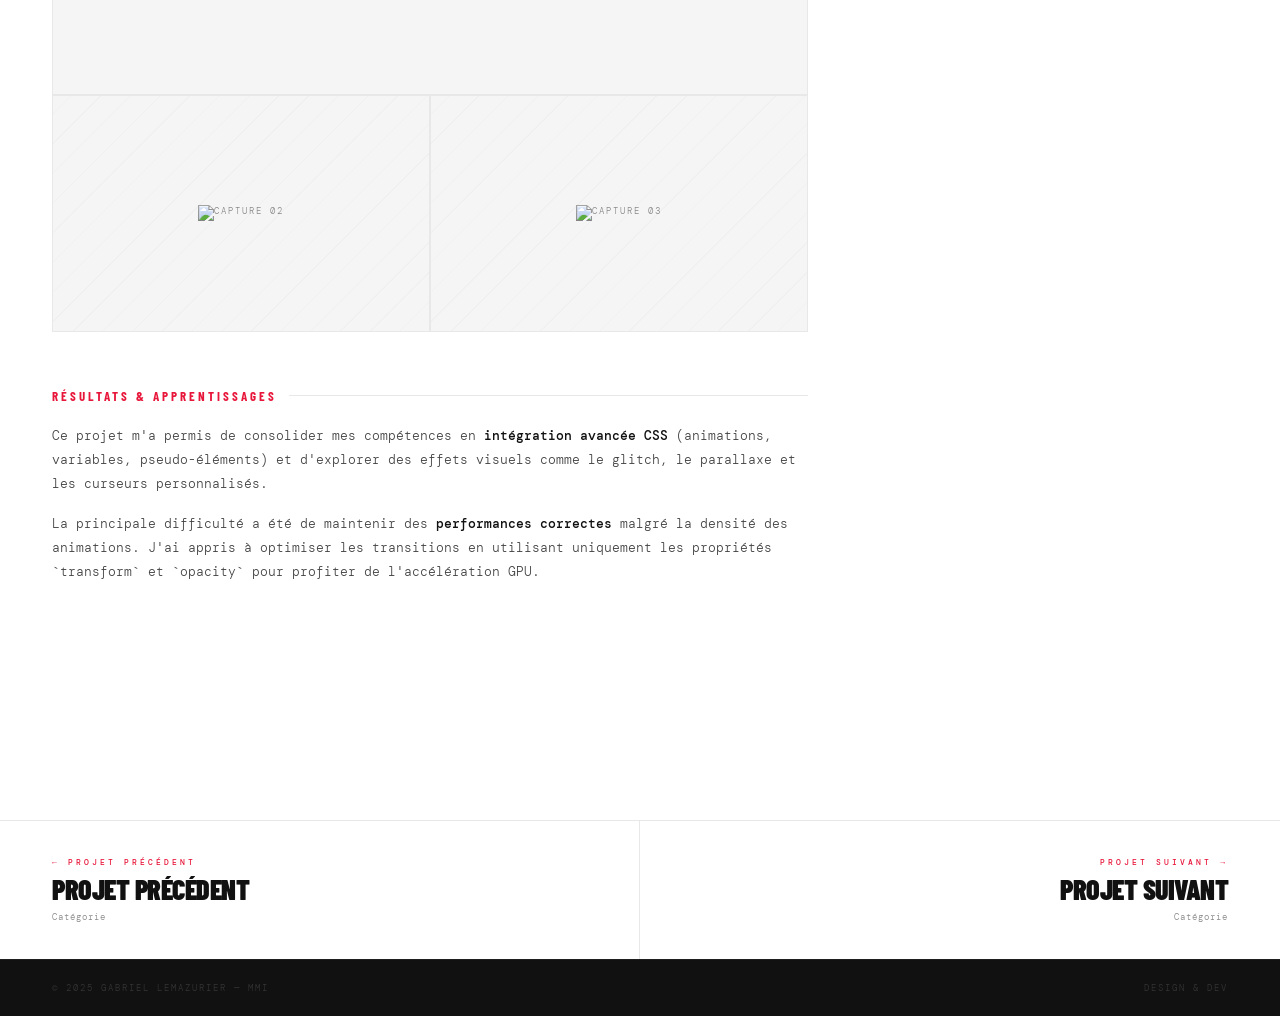
==== commit 084b011c: "Update neonpulse.html" ====
--- a/neonpulse.html
+++ b/neonpulse.html
@@ -458,7 +458,7 @@
   <nav class="navigation">
     <a href="portfolio-mmi.html" class="nav-logo">GL<span>.</span></a>
     <ul class="nav-liens">
-      <li><a href="portfolio-mmi.html">Accueil</a></li>
+      <li><a href="index.html">Accueil</a></li>
       <li><a href="portfolio-mmi.html#a-propos">À propos</a></li>
       <li><a href="portfolio-mmi.html#projets">Projets</a></li>
       <li><a href="portfolio-mmi.html#services">Services</a></li>
@@ -482,7 +482,7 @@
 
     <div class="projet-hero-droite">
       <!-- Remplace src par ton image principale -->
-      <img src="images/apercu1.png" alt="Neon Pulse">
+      <img src="images/apercu1site1.png" alt="Neon Pulse">
       <!-- Si pas d'image, décommente ça :
       <div class="placeholder"><span>NP</span></div>
       -->
@@ -546,14 +546,14 @@
           <div class="bloc-titre">Visuels</div>
           <div class="bloc-galerie">
             <div class="galerie-img">
-              <img src="images/apercu1.png" alt="Capture principale">
+              <img src="images/apercu1site1.png" alt="Capture principale">
               <!-- <div class="ph"><span>Capture 01</span></div> -->
             </div>
             <div class="galerie-img">
-              <div class="ph"><span>Capture 02</span></div>
+              <div class="ph"><span><img src="images/apercu2site1.png" alt="Capture 02"></span></div>
             </div>
             <div class="galerie-img">
-              <div class="ph"><span>Capture 03</span></div>
+              <div class="ph"><span><img src="images/apercu3site1.png" alt="Capture 03"></span></div>
             </div>
           </div>
         </div>
@@ -640,4 +640,4 @@
 
   <script src="script.js"></script>
 </body>
-</html>+</html>
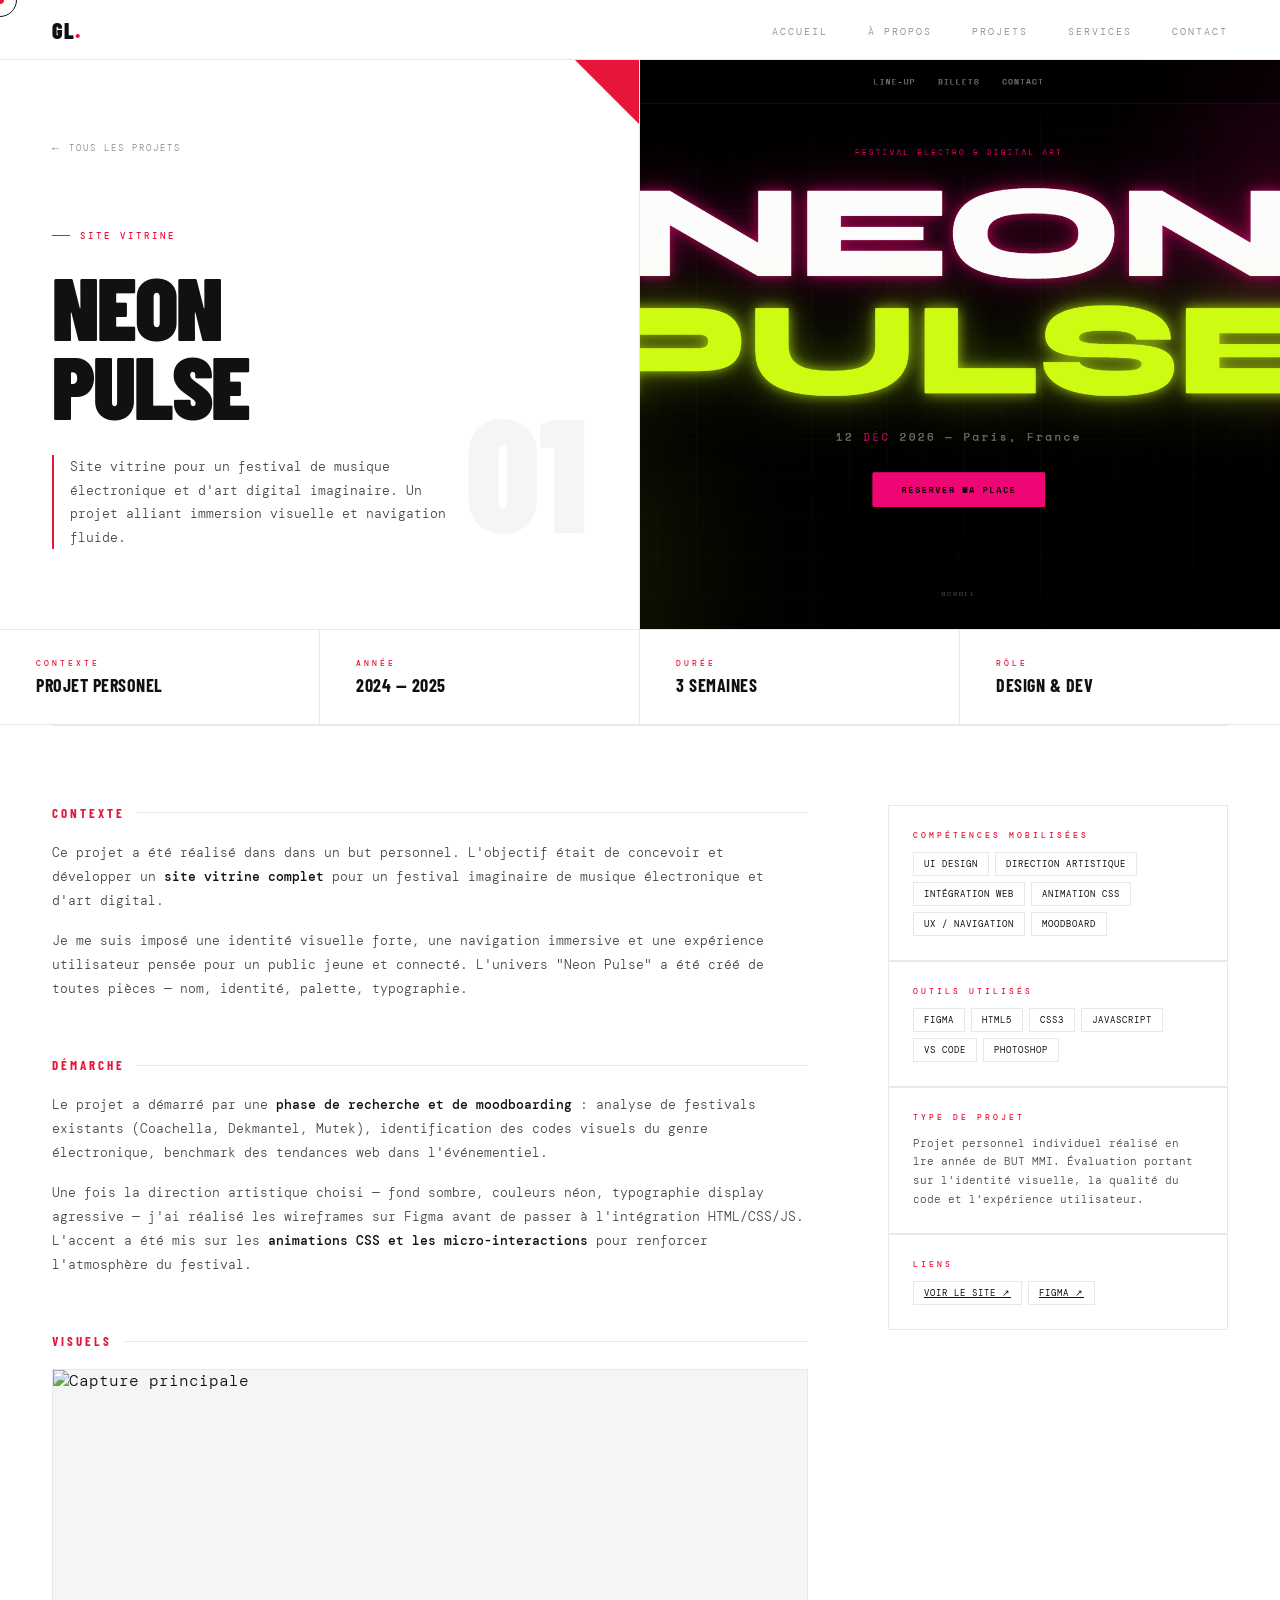
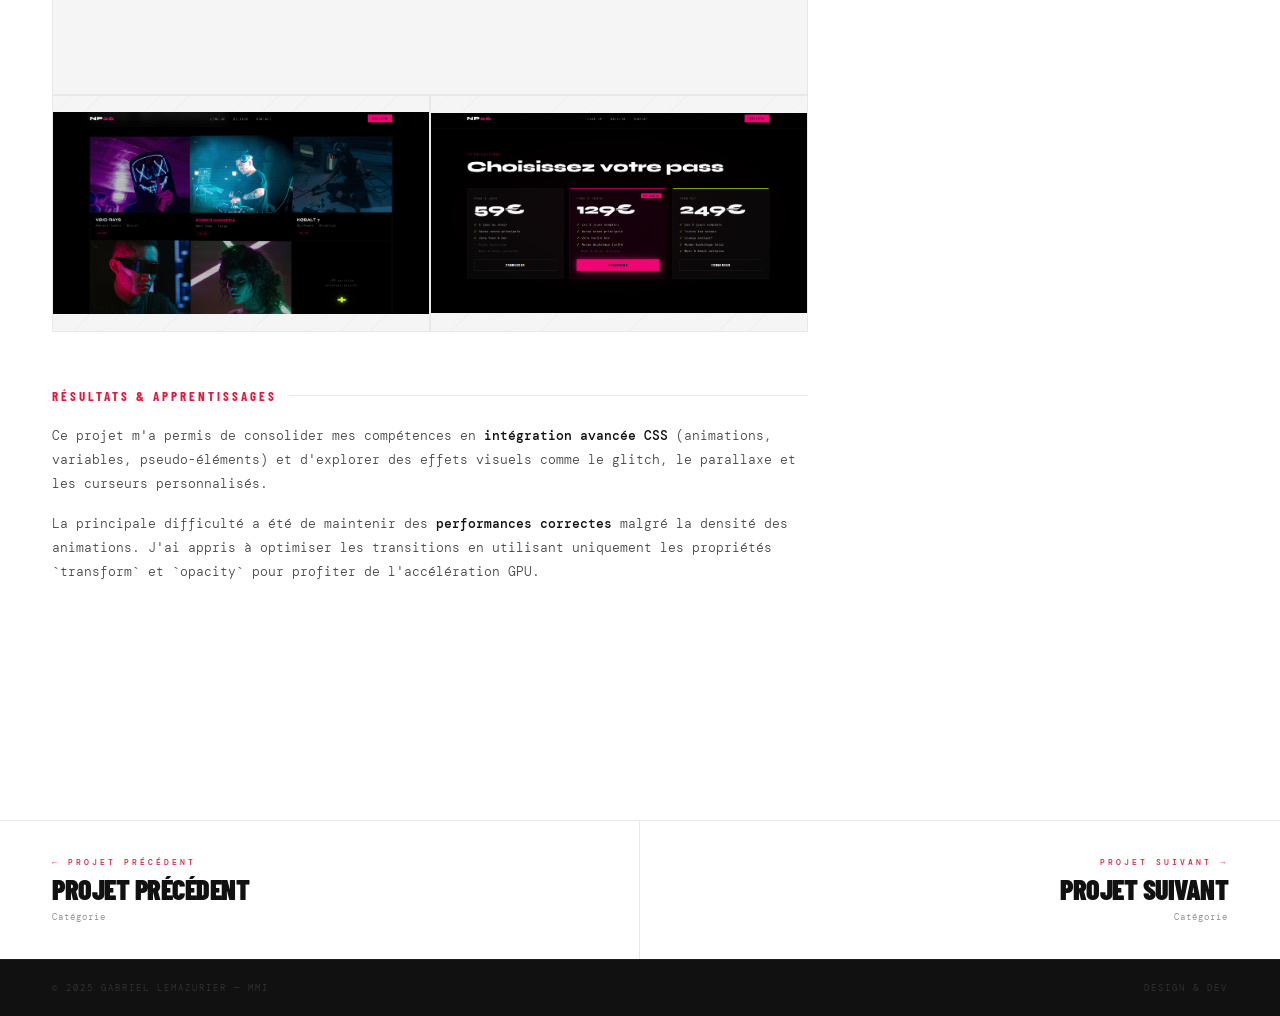
==== commit 6125b56e: "Update neonpulse.html" ====
--- a/neonpulse.html
+++ b/neonpulse.html
@@ -482,7 +482,7 @@
 
     <div class="projet-hero-droite">
       <!-- Remplace src par ton image principale -->
-      <img src="images/apercu1site1.png" alt="Neon Pulse">
+      <img src="images/apercu1.png" alt="Neon Pulse">
       <!-- Si pas d'image, décommente ça :
       <div class="placeholder"><span>NP</span></div>
       -->
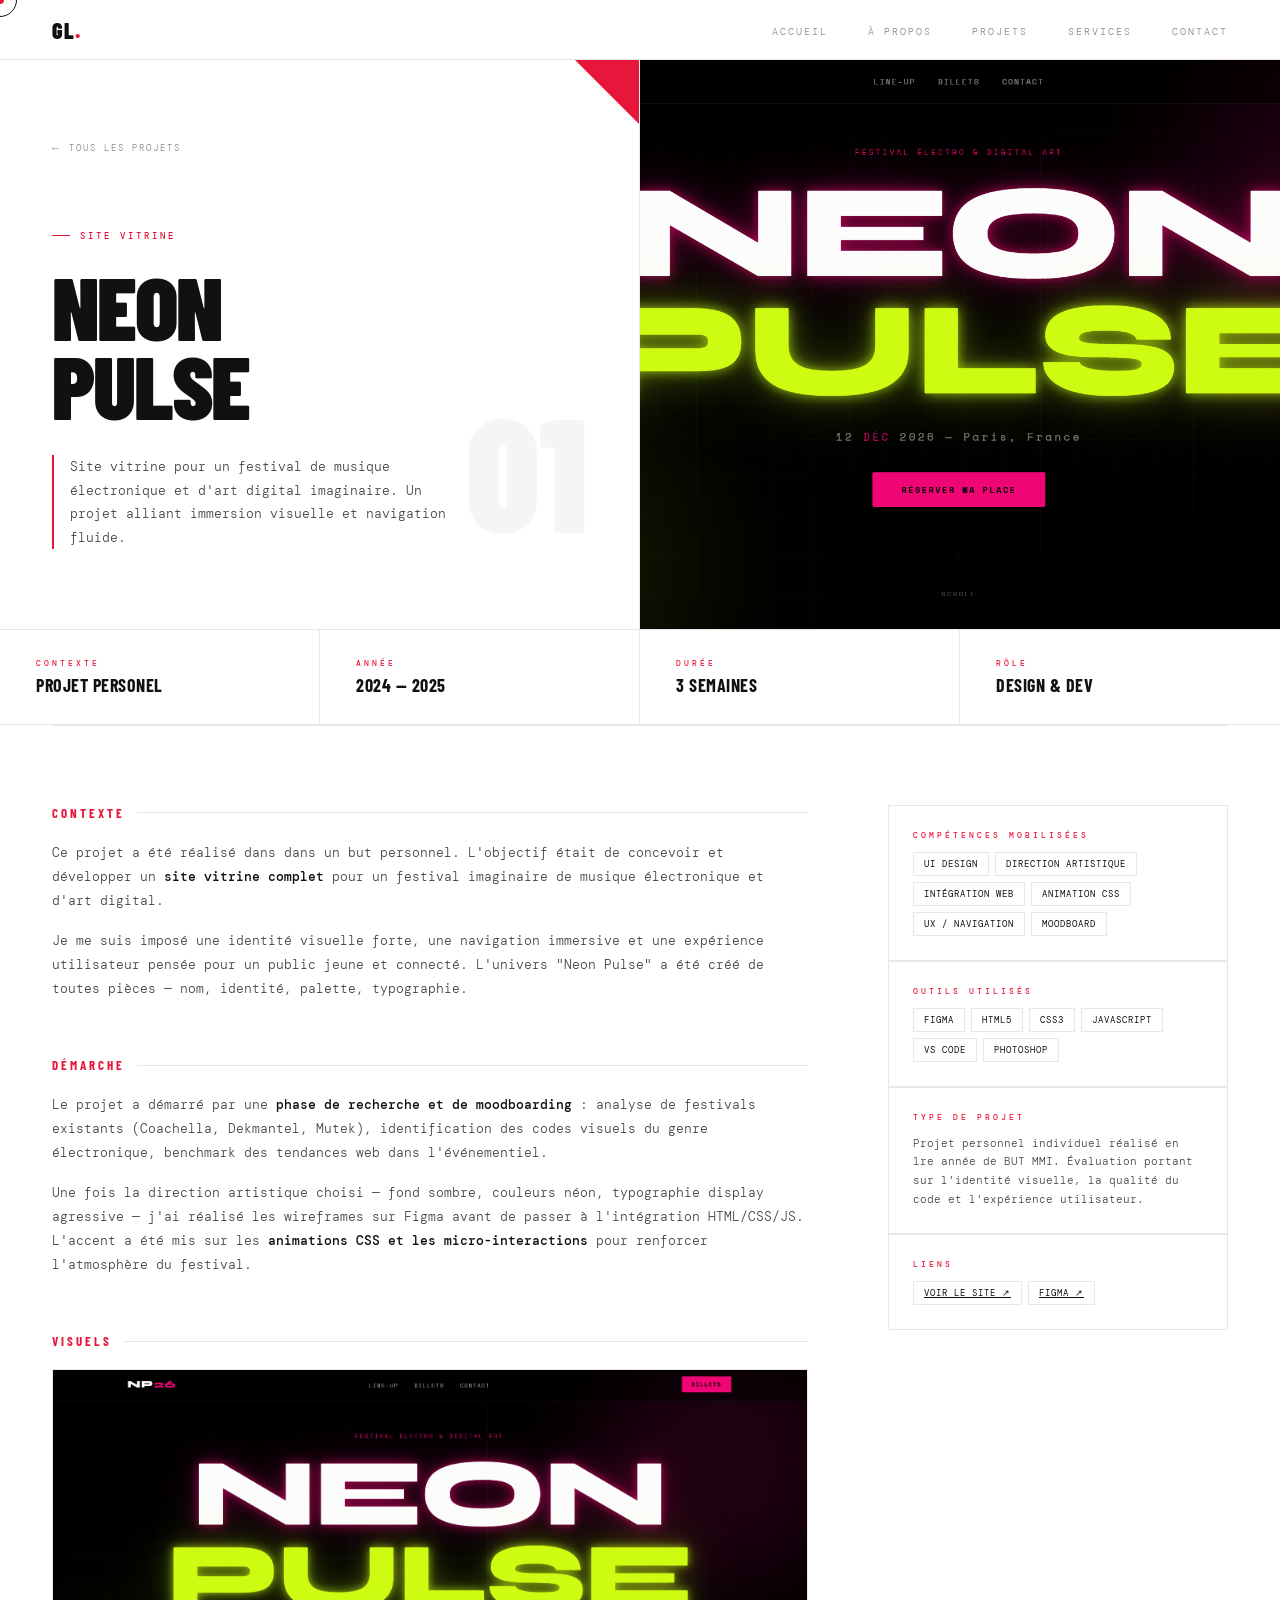
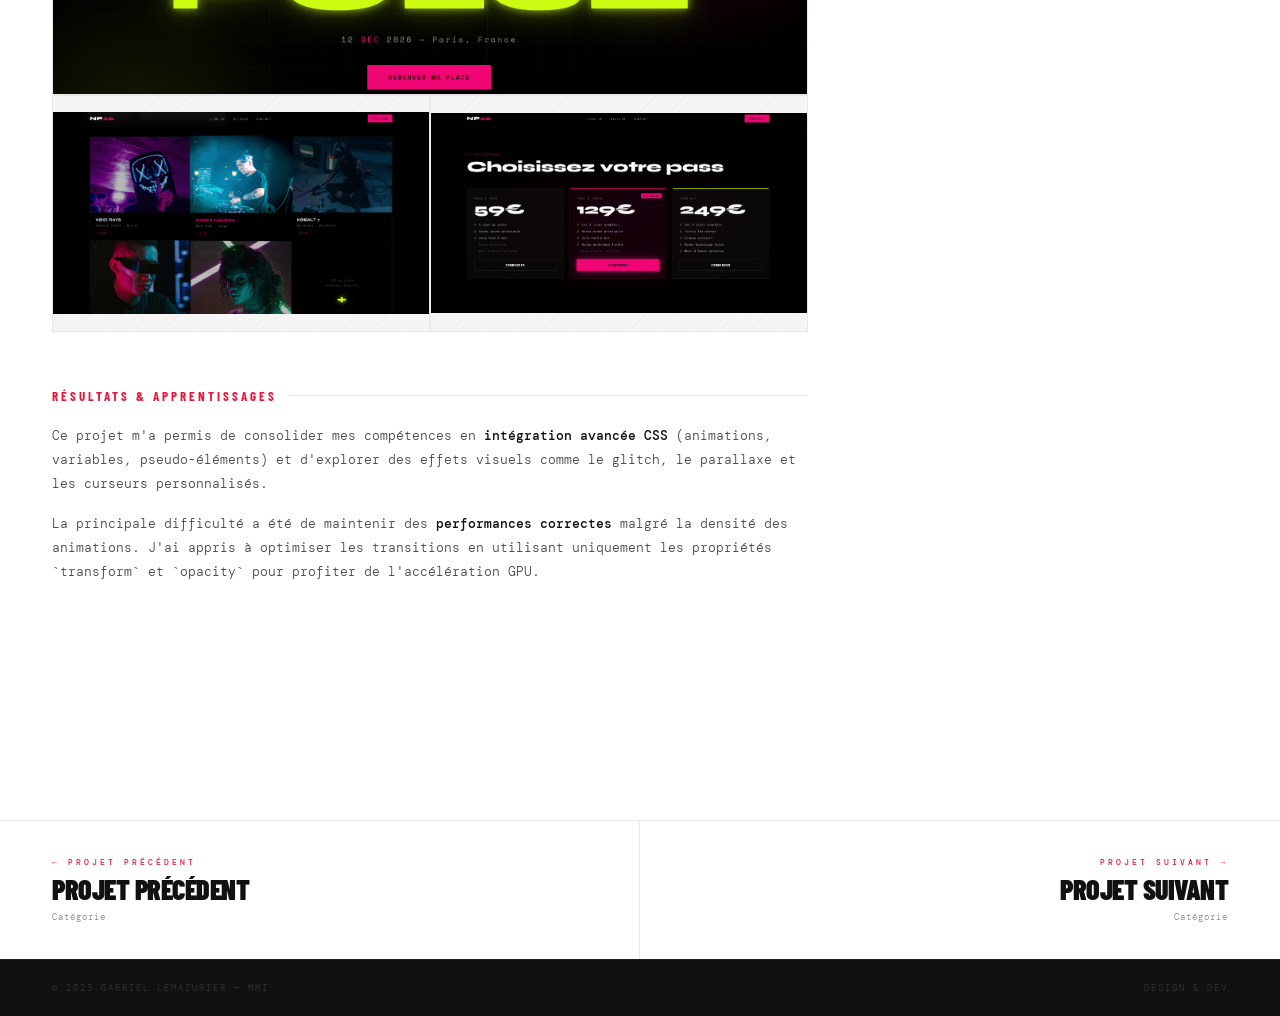
==== commit 4eb9b898: "Update neonpulse.html" ====
--- a/neonpulse.html
+++ b/neonpulse.html
@@ -546,7 +546,7 @@
           <div class="bloc-titre">Visuels</div>
           <div class="bloc-galerie">
             <div class="galerie-img">
-              <img src="images/apercu1site1.png" alt="Capture principale">
+              <img src="images/apercu1.png" alt="Capture principale">
               <!-- <div class="ph"><span>Capture 01</span></div> -->
             </div>
             <div class="galerie-img">
